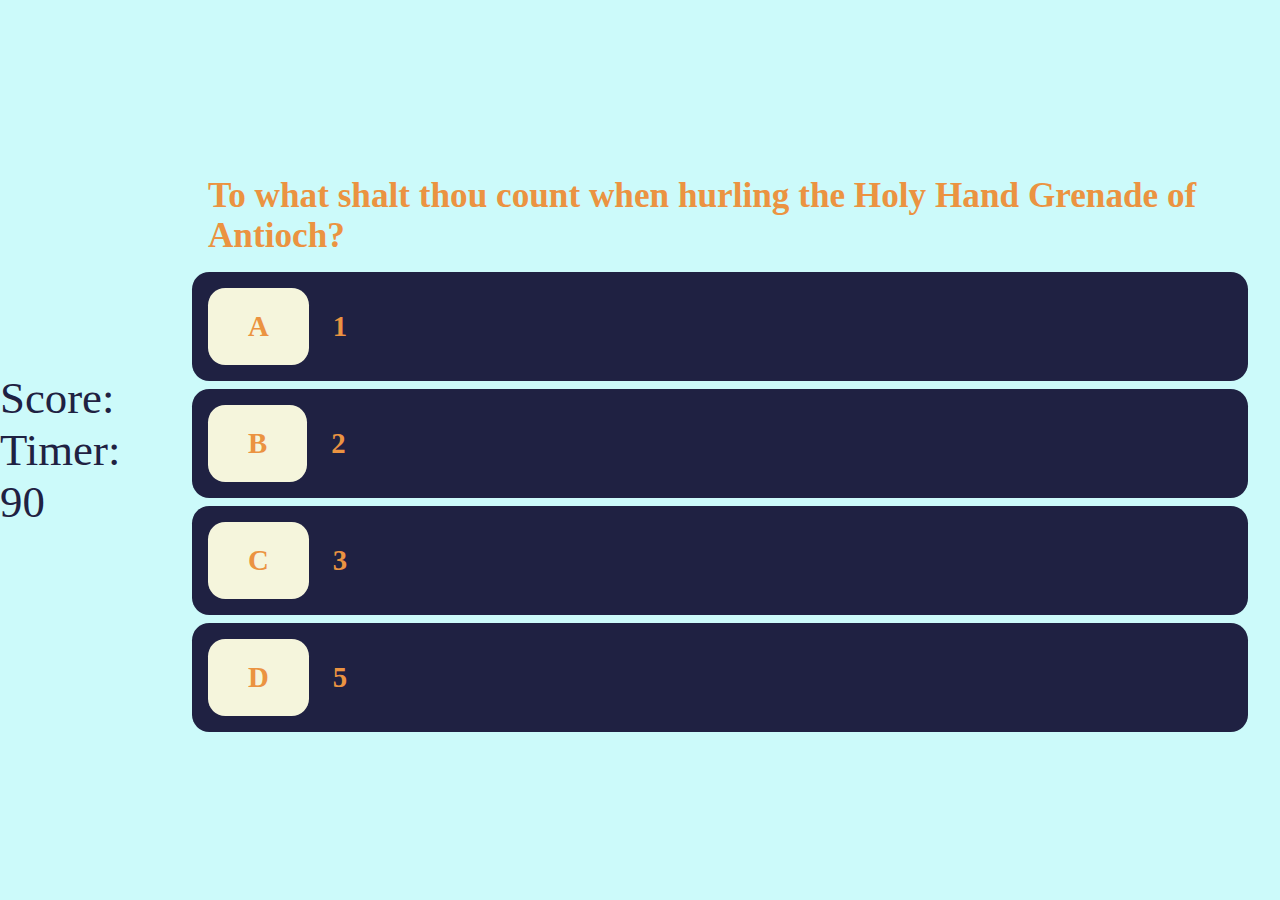
==== game.html @ 172d32d0 "lots of updates to button functions, grader, building gameOver" ====
<!DOCTYPE html>
<html lang="en">
<head>
    <meta charset="UTF-8">
    <meta http-equiv="X-UA-Compatible" content="IE=edge">
    <meta name="viewport" content="width=device-width, initial-scale=1.0">
    <title>The Timed Quiz is a Foot.</title>
    <link rel="stylesheet" type="text/css" href="./assets/css/style.css"/> 
    <link rel="stylesheet" type="text/css" href="./assets/css/game.css"/> 

</head>
<body>
    <div class = "container">
        <header>
            <h3 class="score">Score: <span id="score"></span></h3>
            <h3 class="timer">Timer: <span id="timer"></span></h3>
        </header>
        <div id= "game" class="justify-center flex-column" data-state = "visible">
            <div class="question"><h2 id = "question">What is the answer to this question?</h2></div>
            <div class= "btn abcd-container" data-pick="0">
                <p class="prefix" id="A" data-pick="0">A</p>
                <p class="abcd-option" id="option0" data-pick="0">Choice 1</p>
            </div>
            <div class = "btn abcd-container" data-pick="1">
                <p class="prefix" id="B" data-pick="1">B</p>
                <p class="abcd-option" id="option1" data-pick="1">Choice 2</p>
            </div>
            <div class = "btn abcd-container" data-pick="2">
                <p class="prefix" id="C" data-pick="2">C</p>
                <p class="abcd-option" id="option2" data-pick="2">Choice 3</p>
            </div>
            <div class = "btn abcd-container" data-pick="3">
                <p class="prefix" id="D" data-pick="3">D</p>
                <p class="abcd-option" id="option3" data-pick="3">Choice 4</p>
            </div>
        </div>
        <div class = "all-done" data-state = "hidden">

        </div>
    </div>
<script src="./assets/script.js"></script>
</body>
</html>
---- assets/css/style.css ----
/*global settings*/
:root{
  background-color: rgb(204, 250, 250);
  --buttonBack: rgb(31, 33, 66);
  font-size: 62.5%;
  --mainFont: Georgia, "Times New Roman", Times, serif;
  font: var(--mainFont);
}

* {
    margin: 0;
    padding: 0;
    box-sizing: border-box;
  }
  
/*various headings*/
h1,
h2,
h3,
h4, {
  margin-bottom: 1rem;
  
}

h1 {
  font-size: 5.4rem;
  font-family: var(--mainFont);
  color:rgb(235, 147, 65);
  margin-bottom: 2rem;
}

h1 > span {
  font-size: 2.4rem;
  font-weight: 500;
}

h2 {
  font-size: 2.2rem;
  font-weight:700;
  color:rgb(235, 147, 65);
}

h3 {
  font-size: 2.8rem;
  font-weight:500;
  color:var(--buttonBack);

}

/* UTILITIES */
.container {
  width: 100vw;
  height: 100vh;
  display:flex;
  justify-content: center;
  align-items: center;
  max-width: 80rem;
  margin: 0 auto;
}

.container{
  width: 100%;
}

.flex-column {
  display: flex;
  flex-direction: column;
}

.flex-center {
  justify-content: center;
  align-items: center;
}

.justify-center {
  justify-content: center;
}

.text-center {
  text-align: center;
}

.hidden{
  display: none;
}

/* BUTTONS */

.btn{
  border: 2px0.1rem solid rgb(131, 133, 44) ;
  border-radius: 0.6em;
  width: 20rem;
  background-color: rgb(31, 33, 66);
  align-self: center;
  font-size: 1rem;
  font-weight: 700;
  line-height: 1;
  margin-bottom: 1rem;
  padding: 1rem;
  text-decoration: none;
  text-align: center;
  color:rgb(235, 147, 65);
  transition: all 150ms ease-in-out;
}

.btn:hover {
  cursor: pointer;
  transition: all 150ms ease-in-out;
  transform: translateY(-0.1rem);
  box-shadow: 0 0.4rem 1.4rem 0 rgb(22, 1, 49);
}


.btn[disabled]:hover {
  cursor: not-allowed;
  transform:none;
  box-shadow: none;
}
@media screen and (max-width: 520px){
  .container #home h1{
    text-align: center;
    
  }
}
---- assets/css/game.css ----
.container{
        font-family: var(--mainFont);
        width: 100vw;
        height: 100vh;
        justify-content: center;
        align-items: center;
        max-width: 80rem;
        margin: 0 auto;
      }
      
.container{
        width: 100%;
      }

.abcd-container{
    display:flex;
    margin-bottom:0.5rem;
    width:100%;
    font-size:1.8rem;
    font-family: var(--mainFont);
}

.prefix{
    padding: 1.5rem 2.5rem;
    background-color: beige;
    border-radius: 0.6em;
}

.abcd-option{
    padding: 1.5rem;
    text-align: left;
}

.question{
    padding: 1rem;
}

#game{
    margin: 2rem;
}

@media screen and (max-width: 820px){
    .container{
        font-family: var(--mainFont);
        width: 100vw;
        height: 100vh;
        justify-content: flex-start;
        align-items: flex-start;
      }
  }

  .hidden{
    display: none;
  }
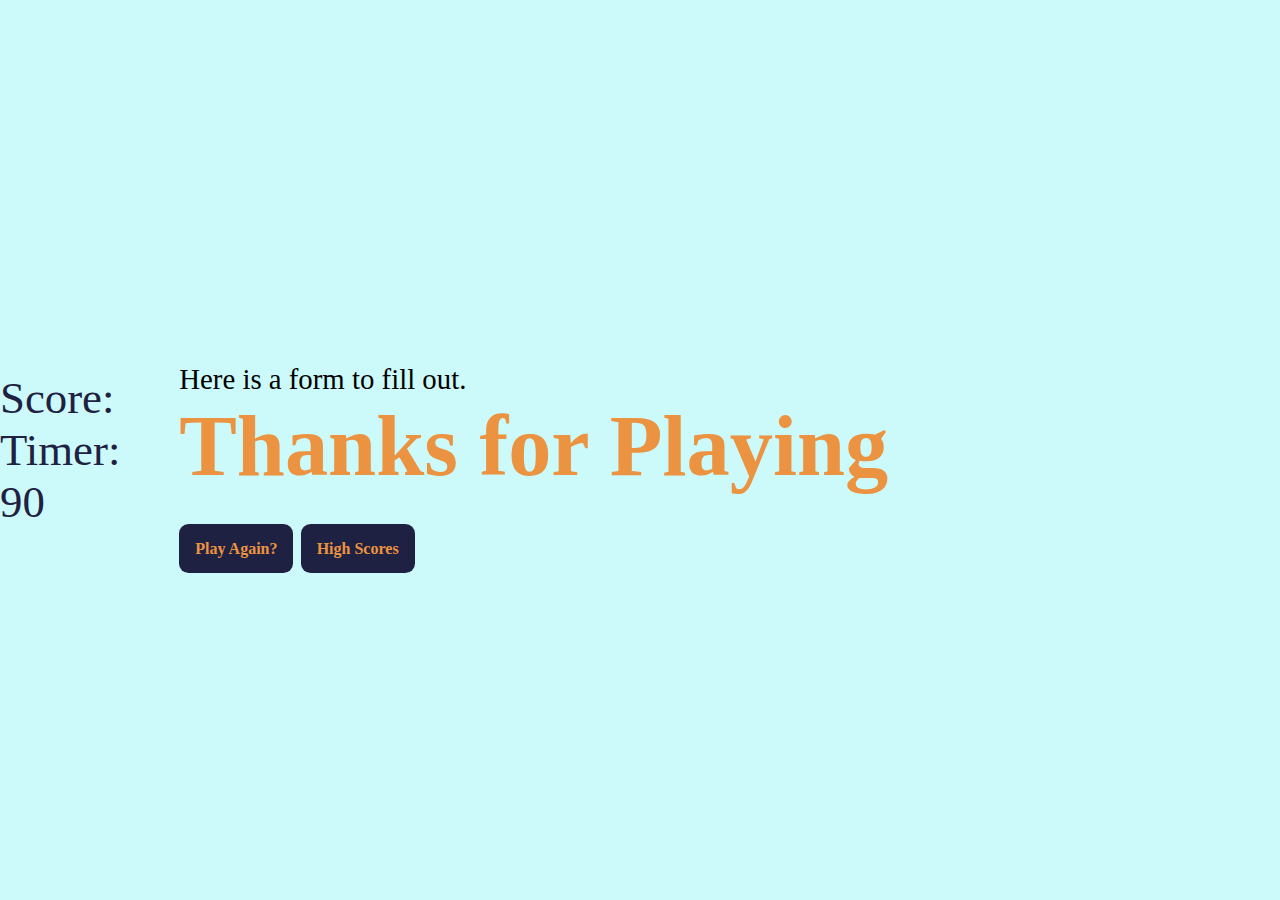
==== commit 7032a629: "adding some pretty buttons" ====
--- a/game.html
+++ b/game.html
@@ -15,7 +15,7 @@
             <h3 class="score">Score: <span id="score"></span></h3>
             <h3 class="timer">Timer: <span id="timer"></span></h3>
         </header>
-        <div id= "game" class="justify-center flex-column" data-state = "visible">
+        <div id= "game" style="display:none" class="justify-center flex-column" data-state = "visible">
             <div class="question"><h2 id = "question">What is the answer to this question?</h2></div>
             <div class= "btn abcd-container" data-pick="0">
                 <p class="prefix" id="A" data-pick="0">A</p>
@@ -34,8 +34,11 @@
                 <p class="abcd-option" id="option3" data-pick="3">Choice 4</p>
             </div>
         </div>
-        <div class = "all-done" data-state = "hidden">
-
+        <div class = "all-done" style="display:block">
+            <p> Here is a form to fill out.</p>
+            <h1>Thanks for Playing</h1>
+            <a class="btn done"  href="index.html">Play Again?</a>
+            <a class="btn done"  href="./highscores.html">High Scores</a>
         </div>
     </div>
 <script src="./assets/script.js"></script>
--- a/assets/css/style.css
+++ b/assets/css/style.css
@@ -80,9 +80,6 @@
   text-align: center;
 }
 
-.hidden{
-  display: none;
-}
 
 /* BUTTONS */
 
--- a/assets/css/game.css
+++ b/assets/css/game.css
@@ -39,6 +39,14 @@
     margin: 2rem;
 }
 
+.all-done{
+    margin: 2rem;
+    margin-bottom:0.5rem;
+    width:100%;
+    font-size:1.8rem;
+    font-family: var(--mainFont);
+}
+
 @media screen and (max-width: 820px){
     .container{
         font-family: var(--mainFont);
@@ -49,6 +57,3 @@
       }
   }
 
-  .hidden{
-    display: none;
-  }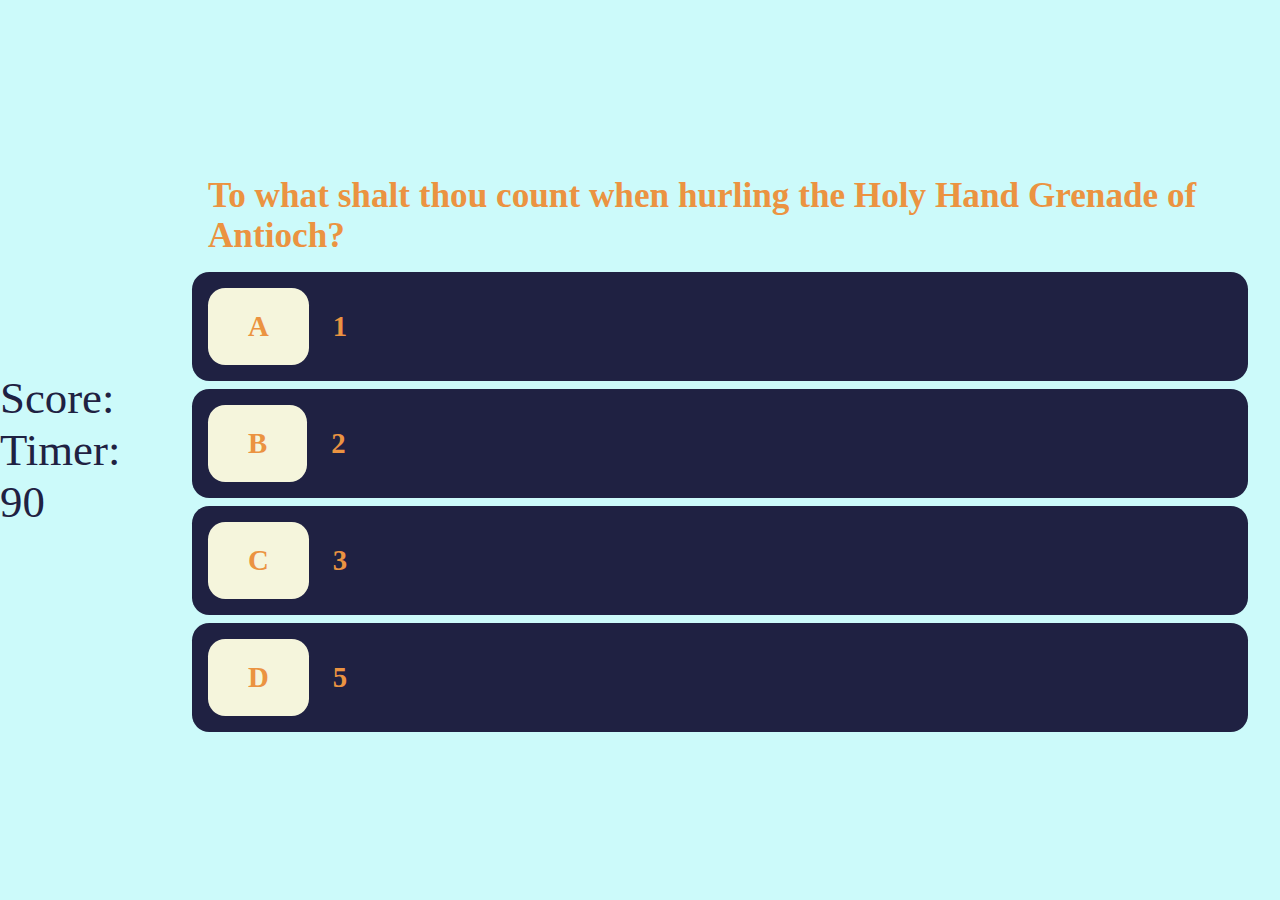
==== commit b7498200: "form is there, appears and disappears, but doesn't work." ====
--- a/game.html
+++ b/game.html
@@ -15,7 +15,7 @@
             <h3 class="score">Score: <span id="score"></span></h3>
             <h3 class="timer">Timer: <span id="timer"></span></h3>
         </header>
-        <div id= "game" style="display:none" class="justify-center flex-column" data-state = "visible">
+        <div id= "game" style="display:block" class="justify-center flex-column" data-state = "visible">
             <div class="question"><h2 id = "question">What is the answer to this question?</h2></div>
             <div class= "btn abcd-container" data-pick="0">
                 <p class="prefix" id="A" data-pick="0">A</p>
@@ -34,11 +34,16 @@
                 <p class="abcd-option" id="option3" data-pick="3">Choice 4</p>
             </div>
         </div>
-        <div class = "all-done" style="display:block">
-            <p> Here is a form to fill out.</p>
+        <div class = "all-done" style="display:none">
+            <form onsubmit = "recordStats()">
+                <h3>Please enter your initials.</h3>
+                <label for="initials">Initials:</label><br>
+                <input type="text" id="initials" name="initials"><br><br>
+                <input type="submit" class = "btn" value="Submit"><br>
+            </form>
             <h1>Thanks for Playing</h1>
-            <a class="btn done"  href="index.html">Play Again?</a>
-            <a class="btn done"  href="./highscores.html">High Scores</a>
+            <a class="btn done" style="display:none" href="index.html">Play Again?</a>
+            <a class="btn done" style="display:none" href="./highscores.html">High Scores</a>
         </div>
     </div>
 <script src="./assets/script.js"></script>
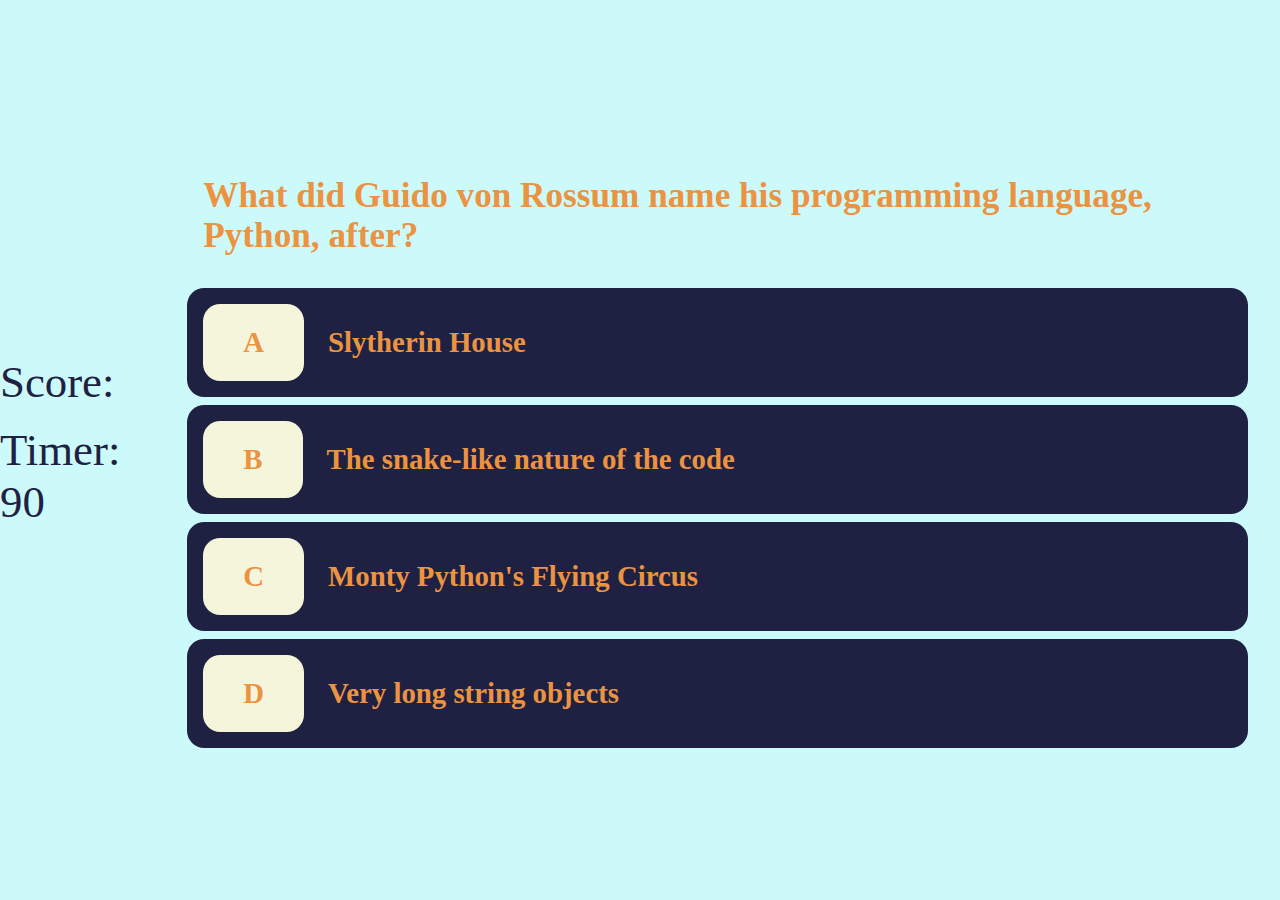
==== commit a1a51a8d: "made initial form disappear" ====
--- a/game.html
+++ b/game.html
@@ -35,15 +35,15 @@
             </div>
         </div>
         <div class = "all-done" style="display:none">
-            <form onsubmit = "recordStats()">
+            <div class = "done-form" style="display:block">
                 <h3>Please enter your initials.</h3>
-                <label for="initials">Initials:</label><br>
-                <input type="text" id="initials" name="initials"><br><br>
-                <input type="submit" class = "btn" value="Submit"><br>
-            </form>
+                <label  for="initials">Initials:</label><br>
+                <input type="text" id="initialbox"><br><br>
+                <button  onclick="recordScore()" class= "btn">Submit</button><br>
+            </div>
             <h1>Thanks for Playing</h1>
-            <a class="btn done" style="display:none" href="index.html">Play Again?</a>
-            <a class="btn done" style="display:none" href="./highscores.html">High Scores</a>
+            <a class="btn done"  href="index.html">Play Again?</a>
+            <a class="btn done"  href="./highscores.html">High Scores</a>
         </div>
     </div>
 <script src="./assets/script.js"></script>
--- a/assets/css/style.css
+++ b/assets/css/style.css
@@ -17,16 +17,13 @@
 h1,
 h2,
 h3,
-h4, {
-  margin-bottom: 1rem;
-  
-}
+h4 {margin-bottom: 1rem;}
 
 h1 {
   font-size: 5.4rem;
-  font-family: var(--mainFont);
   color:rgb(235, 147, 65);
   margin-bottom: 2rem;
+  font-family: var(--mainFont);
 }
 
 h1 > span {
@@ -97,6 +94,7 @@
   text-decoration: none;
   text-align: center;
   color:rgb(235, 147, 65);
+  font-family: var(--mainFont);
   transition: all 150ms ease-in-out;
 }
 
@@ -113,6 +111,14 @@
   transform:none;
   box-shadow: none;
 }
+/* high scores */
+.score-list { 
+  font-size: 2.8rem;
+  font-weight:700;
+  color:var(--buttonBack);
+  font-family: var(--mainFont);
+  padding-bottom: 1rem;
+}
 @media screen and (max-width: 520px){
   .container #home h1{
     text-align: center;
--- a/assets/css/game.css
+++ b/assets/css/game.css
@@ -33,6 +33,7 @@
 
 .question{
     padding: 1rem;
+    margin-top: 1rem;
 }
 
 #game{
